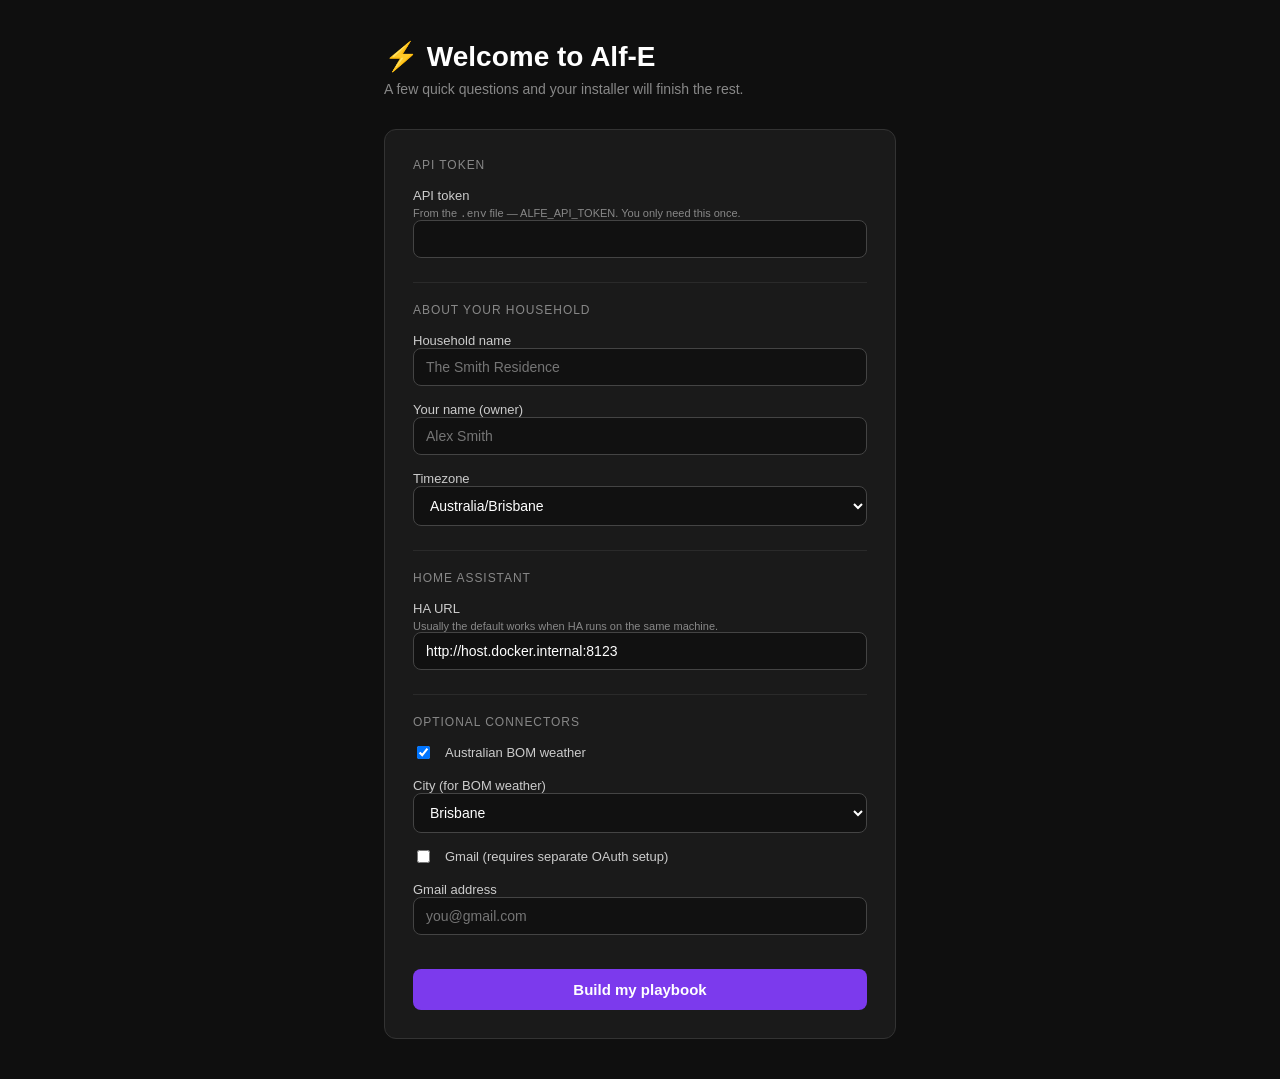
==== static/setup.html @ 7eb155dd "feat: audit log drawer + first-run setup wizard (MED2 + MED3) MED2 — Audit log:   • memory.get_audit" ====
<!DOCTYPE html>
<html lang="en">
<head>
<meta charset="UTF-8" />
<meta name="viewport" content="width=device-width, initial-scale=1.0" />
<title>Alf-E — First-run Setup</title>
<style>
  * { box-sizing: border-box; }
  body { margin:0; font-family:-apple-system,BlinkMacSystemFont,Segoe UI,Roboto,sans-serif;
         background:#0f0f0f; color:#fff; min-height:100vh; }
  .wrap { max-width:560px; margin:0 auto; padding:40px 24px; }
  h1 { font-size:28px; margin:0 0 8px; }
  .sub { color:#888; margin-bottom:32px; font-size:14px; }
  .card { background:#1a1a1a; border:1px solid #333; border-radius:12px; padding:28px; }
  label { display:block; margin:16px 0 6px; font-size:13px; color:#ccc; font-weight:500; }
  .hint { display:block; font-size:11px; color:#888; margin-top:4px; font-weight:400; }
  input, select { width:100%; padding:10px 12px; background:#111; border:1px solid #444;
                  border-radius:8px; color:#fff; font-size:14px; }
  input:focus, select:focus { outline:none; border-color:#7c3aed; }
  .row { display:flex; gap:12px; align-items:center; margin-top:14px; }
  .row input[type=checkbox] { width:auto; }
  .row label { margin:0; cursor:pointer; }
  button { margin-top:28px; width:100%; padding:12px; background:#7c3aed; color:#fff;
           border:none; border-radius:8px; font-size:15px; font-weight:600; cursor:pointer; }
  button:hover { background:#6d28d9; }
  button:disabled { opacity:0.5; cursor:not-allowed; }
  .section { border-top:1px solid #2a2a2a; padding-top:20px; margin-top:24px; }
  .section-title { font-size:12px; color:#888; text-transform:uppercase;
                   letter-spacing:0.08em; margin-bottom:12px; }
  #msg { margin-top:16px; padding:12px; border-radius:8px; display:none; font-size:13px; }
  #msg.ok  { background:#064e3b; color:#a7f3d0; display:block; }
  #msg.err { background:#7f1d1d; color:#fecaca; display:block; }
</style>
</head>
<body>
<div class="wrap">
  <h1>⚡ Welcome to Alf-E</h1>
  <div class="sub">A few quick questions and your installer will finish the rest.</div>

  <div class="card">
    <div class="section-title">API token</div>
    <label>API token
      <span class="hint">From the <code>.env</code> file — ALFE_API_TOKEN. You only need this once.</span>
      <input id="token" type="password" autocomplete="off" />
    </label>

    <div class="section">
      <div class="section-title">About your household</div>
      <label>Household name
        <input id="household_name" placeholder="The Smith Residence" required />
      </label>
      <label>Your name (owner)
        <input id="owner_name" placeholder="Alex Smith" required />
      </label>
      <label>Timezone
        <select id="timezone">
          <option>Australia/Brisbane</option>
          <option>Australia/Sydney</option>
          <option>Australia/Melbourne</option>
          <option>Australia/Adelaide</option>
          <option>Australia/Perth</option>
          <option>Australia/Darwin</option>
          <option>Australia/Hobart</option>
          <option>Pacific/Auckland</option>
          <option>UTC</option>
        </select>
      </label>
    </div>

    <div class="section">
      <div class="section-title">Home Assistant</div>
      <label>HA URL
        <span class="hint">Usually the default works when HA runs on the same machine.</span>
        <input id="ha_url" value="http://host.docker.internal:8123" />
      </label>
    </div>

    <div class="section">
      <div class="section-title">Optional connectors</div>
      <div class="row">
        <input type="checkbox" id="enable_bom" checked />
        <label for="enable_bom">Australian BOM weather</label>
      </div>
      <label>City (for BOM weather)
        <select id="bom_city">
          <option>Brisbane</option><option>Sydney</option><option>Melbourne</option>
          <option>Perth</option><option>Adelaide</option><option>Hobart</option>
          <option>Darwin</option><option>Canberra</option>
          <option>Gold Coast</option><option>Cairns</option>
        </select>
      </label>

      <div class="row">
        <input type="checkbox" id="enable_gmail" />
        <label for="enable_gmail">Gmail (requires separate OAuth setup)</label>
      </div>
      <label>Gmail address
        <input id="gmail_user" type="email" placeholder="you@gmail.com" />
      </label>
    </div>

    <button id="submit">Build my playbook</button>
    <div id="msg"></div>
  </div>
</div>

<script>
const $ = id => document.getElementById(id);

// Pre-fill token from localStorage if already logged in
const existing = localStorage.getItem('alfe_token');
if (existing) $('token').value = existing;

$('submit').addEventListener('click', async () => {
    const token = $('token').value.trim();
    if (!token) { showMsg('err', 'API token is required.'); return; }

    const payload = {
        household_name: $('household_name').value.trim(),
        owner_name:     $('owner_name').value.trim(),
        timezone:       $('timezone').value,
        ha_url:         $('ha_url').value.trim(),
        enable_bom:     $('enable_bom').checked,
        bom_city:       $('bom_city').value,
        enable_gmail:   $('enable_gmail').checked,
        gmail_user:     $('gmail_user').value.trim(),
    };

    if (!payload.household_name || !payload.owner_name) {
        showMsg('err', 'Household name and your name are required.');
        return;
    }

    $('submit').disabled = true;
    $('submit').textContent = 'Writing playbook…';

    try {
        const res = await fetch('/api/setup', {
            method:  'POST',
            headers: { 'Content-Type': 'application/json', 'Authorization': `Bearer ${token}` },
            body:    JSON.stringify(payload),
        });
        const data = await res.json();
        if (res.ok && data.status === 'ok') {
            // Trigger hot reload so the new playbook is live immediately
            await fetch('/api/playbook/reload', {
                method:  'POST',
                headers: { 'Authorization': `Bearer ${token}` },
            });
            localStorage.setItem('alfe_token', token);
            showMsg('ok', '✓ Playbook written and loaded. Redirecting to Alf-E…');
            setTimeout(() => { window.location.href = '/'; }, 1500);
        } else {
            showMsg('err', data.message || 'Setup failed.');
            $('submit').disabled = false;
            $('submit').textContent = 'Build my playbook';
        }
    } catch (e) {
        showMsg('err', `Network error: ${e.message}`);
        $('submit').disabled = false;
        $('submit').textContent = 'Build my playbook';
    }
});

function showMsg(kind, text) {
    const m = $('msg');
    m.className = kind;
    m.textContent = text;
}
</script>
</body>
</html>
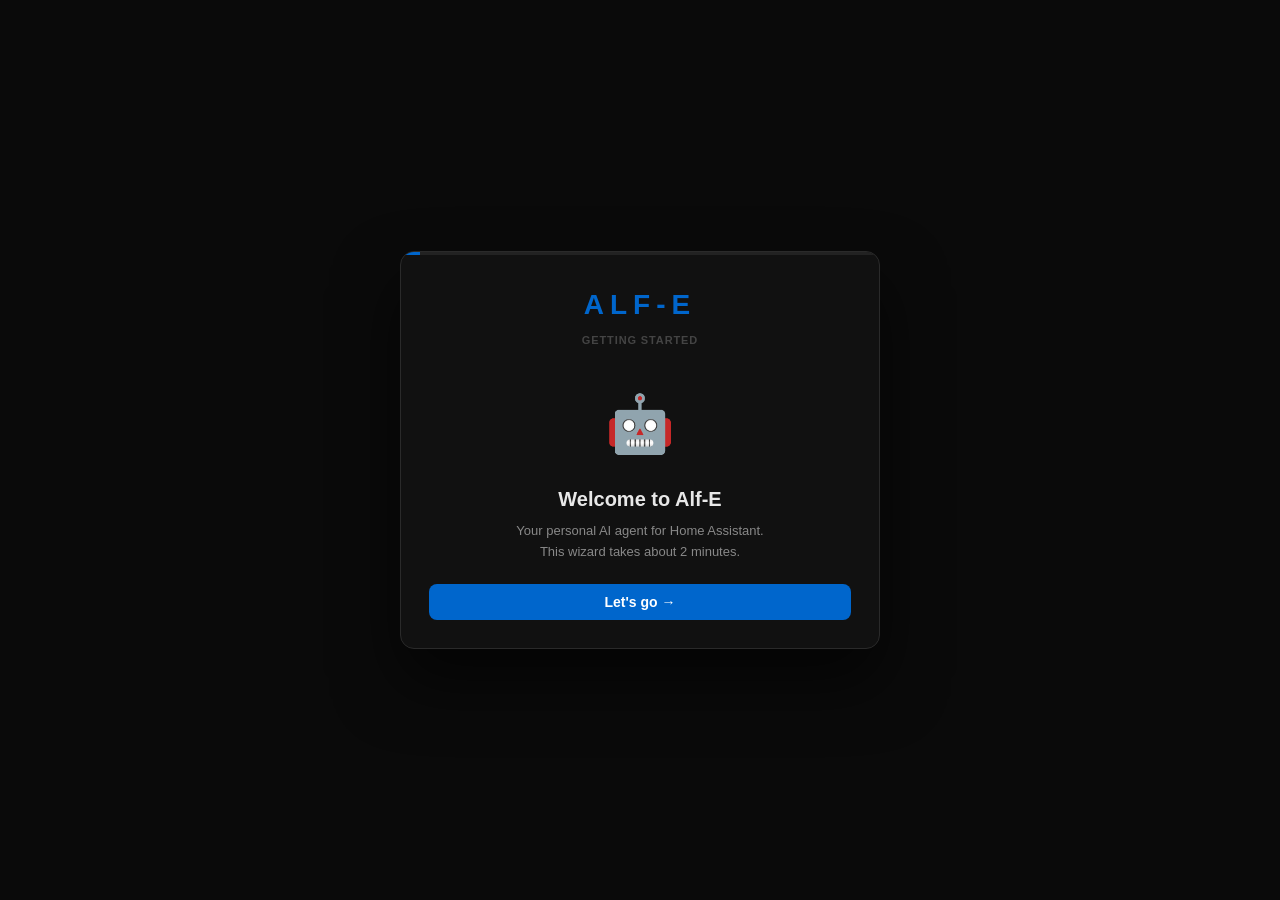
==== commit 788e0823: "feat: setup wizard, auto-update, install script + license Setup wizard (static/setup.html): - Full 5" ====
--- a/static/setup.html
+++ b/static/setup.html
@@ -1,172 +1,676 @@
 <!DOCTYPE html>
 <html lang="en">
 <head>
-<meta charset="UTF-8" />
-<meta name="viewport" content="width=device-width, initial-scale=1.0" />
-<title>Alf-E — First-run Setup</title>
-<style>
-  * { box-sizing: border-box; }
-  body { margin:0; font-family:-apple-system,BlinkMacSystemFont,Segoe UI,Roboto,sans-serif;
-         background:#0f0f0f; color:#fff; min-height:100vh; }
-  .wrap { max-width:560px; margin:0 auto; padding:40px 24px; }
-  h1 { font-size:28px; margin:0 0 8px; }
-  .sub { color:#888; margin-bottom:32px; font-size:14px; }
-  .card { background:#1a1a1a; border:1px solid #333; border-radius:12px; padding:28px; }
-  label { display:block; margin:16px 0 6px; font-size:13px; color:#ccc; font-weight:500; }
-  .hint { display:block; font-size:11px; color:#888; margin-top:4px; font-weight:400; }
-  input, select { width:100%; padding:10px 12px; background:#111; border:1px solid #444;
-                  border-radius:8px; color:#fff; font-size:14px; }
-  input:focus, select:focus { outline:none; border-color:#7c3aed; }
-  .row { display:flex; gap:12px; align-items:center; margin-top:14px; }
-  .row input[type=checkbox] { width:auto; }
-  .row label { margin:0; cursor:pointer; }
-  button { margin-top:28px; width:100%; padding:12px; background:#7c3aed; color:#fff;
-           border:none; border-radius:8px; font-size:15px; font-weight:600; cursor:pointer; }
-  button:hover { background:#6d28d9; }
-  button:disabled { opacity:0.5; cursor:not-allowed; }
-  .section { border-top:1px solid #2a2a2a; padding-top:20px; margin-top:24px; }
-  .section-title { font-size:12px; color:#888; text-transform:uppercase;
-                   letter-spacing:0.08em; margin-bottom:12px; }
-  #msg { margin-top:16px; padding:12px; border-radius:8px; display:none; font-size:13px; }
-  #msg.ok  { background:#064e3b; color:#a7f3d0; display:block; }
-  #msg.err { background:#7f1d1d; color:#fecaca; display:block; }
-</style>
+    <meta charset="UTF-8">
+    <meta name="viewport" content="width=device-width, initial-scale=1.0">
+    <meta name="apple-mobile-web-app-capable" content="yes">
+    <title>Alf-E Setup</title>
+    <style>
+        :root {
+            --bg:           #0a0a0a;
+            --surface:      #111111;
+            --surface2:     #181818;
+            --surface3:     #222222;
+            --border:       #2a2a2a;
+            --accent:       #0066CC;
+            --accent-hover: #0055aa;
+            --text:         #e8e8e8;
+            --text-muted:   #888888;
+            --text-dim:     #444444;
+            --success:      #22c55e;
+            --warning:      #f59e0b;
+            --error:        #ef4444;
+            --radius:       14px;
+            --radius-sm:    8px;
+            --font:         -apple-system, BlinkMacSystemFont, 'Segoe UI', Helvetica, Arial, sans-serif;
+        }
+        *, *::before, *::after { box-sizing: border-box; margin: 0; padding: 0; }
+        html, body {
+            height: 100%;
+            font-family: var(--font);
+            background: var(--bg);
+            color: var(--text);
+            font-size: 15px;
+            line-height: 1.55;
+            -webkit-font-smoothing: antialiased;
+        }
+        body {
+            display: flex;
+            align-items: center;
+            justify-content: center;
+            padding: 20px;
+            min-height: 100vh;
+        }
+
+        /* ── Card ── */
+        .card {
+            background: var(--surface);
+            border: 1px solid var(--border);
+            border-radius: var(--radius);
+            width: 100%;
+            max-width: 480px;
+            box-shadow: 0 32px 64px rgba(0,0,0,0.6);
+            overflow: hidden;
+        }
+
+        /* ── Progress bar ── */
+        .progress-bar { height: 3px; background: var(--surface3); }
+        .progress-fill {
+            height: 100%;
+            background: var(--accent);
+            transition: width 0.4s ease;
+        }
+
+        /* ── Header ── */
+        .card-header {
+            padding: 28px 28px 0;
+            text-align: center;
+        }
+        .logo {
+            font-size: 28px;
+            font-weight: 900;
+            letter-spacing: 6px;
+            color: var(--accent);
+            margin-bottom: 6px;
+        }
+        .step-label {
+            font-size: 11px;
+            font-weight: 600;
+            letter-spacing: 0.08em;
+            text-transform: uppercase;
+            color: var(--text-dim);
+        }
+
+        /* ── Step content ── */
+        .step { display: none; padding: 24px 28px 28px; }
+        .step.active { display: block; }
+        .step-title { font-size: 20px; font-weight: 700; margin-bottom: 6px; }
+        .step-desc {
+            font-size: 13px;
+            color: var(--text-muted);
+            margin-bottom: 22px;
+            line-height: 1.6;
+        }
+
+        /* ── Form fields ── */
+        .field { margin-bottom: 16px; }
+        .field label {
+            display: block;
+            font-size: 11px;
+            font-weight: 700;
+            letter-spacing: 0.06em;
+            text-transform: uppercase;
+            color: var(--text-dim);
+            margin-bottom: 6px;
+        }
+        .field input,
+        .field select {
+            width: 100%;
+            background: var(--surface2);
+            border: 1px solid var(--border);
+            border-radius: var(--radius-sm);
+            color: var(--text);
+            font-family: var(--font);
+            font-size: 14px;
+            padding: 10px 12px;
+            outline: none;
+            transition: border-color 0.15s;
+        }
+        .field input:focus, .field select:focus { border-color: var(--accent); }
+        .field input.error  { border-color: var(--error); }
+        .field input.valid  { border-color: var(--success); }
+        .field select option { background: var(--surface2); }
+        .field-hint { font-size: 11px; color: var(--text-dim); margin-top: 4px; }
+        .field-hint a { color: var(--accent); text-decoration: none; }
+        .field-hint a:hover { text-decoration: underline; }
+
+        /* ── Toggle row ── */
+        .toggle-row {
+            display: flex;
+            align-items: center;
+            gap: 10px;
+            padding: 14px 0;
+            border-bottom: 1px solid var(--border);
+            cursor: pointer;
+            user-select: none;
+        }
+        .toggle-row:last-of-type { border-bottom: none; }
+        .toggle-label { flex: 1; }
+        .toggle-label strong { display: block; font-size: 14px; font-weight: 600; }
+        .toggle-label span { font-size: 12px; color: var(--text-muted); }
+        .toggle {
+            width: 38px; height: 22px;
+            background: var(--surface3);
+            border-radius: 11px;
+            border: none;
+            cursor: pointer;
+            position: relative;
+            flex-shrink: 0;
+            transition: background 0.2s;
+        }
+        .toggle::after {
+            content: '';
+            position: absolute;
+            top: 3px; left: 3px;
+            width: 16px; height: 16px;
+            background: var(--text-muted);
+            border-radius: 50%;
+            transition: left 0.2s, background 0.2s;
+        }
+        .toggle.on { background: var(--accent); }
+        .toggle.on::after { left: 19px; background: #fff; }
+
+        /* ── Info box ── */
+        .info-box {
+            background: rgba(0,102,204,0.1);
+            border: 1px solid rgba(0,102,204,0.25);
+            border-radius: var(--radius-sm);
+            padding: 12px 14px;
+            font-size: 13px;
+            color: var(--text-muted);
+            margin-bottom: 18px;
+            line-height: 1.6;
+        }
+        .info-box strong { color: var(--text); }
+
+        /* ── Messages ── */
+        .msg {
+            border-radius: var(--radius-sm);
+            padding: 10px 14px;
+            font-size: 13px;
+            margin-bottom: 0;
+            display: none;
+        }
+        .msg.error   { background: rgba(239,68,68,0.1); border: 1px solid rgba(239,68,68,0.3); color: var(--error); display: block; }
+        .msg.success { background: rgba(34,197,94,0.1); border: 1px solid rgba(34,197,94,0.3); color: var(--success); display: block; }
+        .msg.info    { background: rgba(0,102,204,0.08); border: 1px solid rgba(0,102,204,0.2); color: var(--text-muted); display: block; }
+
+        /* ── Buttons ── */
+        .btn-row { display: flex; gap: 10px; margin-top: 22px; }
+        .btn-back {
+            background: none;
+            border: 1px solid var(--border);
+            border-radius: var(--radius-sm);
+            color: var(--text-muted);
+            font-size: 14px;
+            font-weight: 500;
+            padding: 10px 18px;
+            cursor: pointer;
+            transition: border-color 0.15s, color 0.15s;
+        }
+        .btn-back:hover { border-color: var(--text-muted); color: var(--text); }
+        .btn-next {
+            flex: 1;
+            background: var(--accent);
+            border: none;
+            border-radius: var(--radius-sm);
+            color: #fff;
+            font-size: 14px;
+            font-weight: 700;
+            padding: 10px 18px;
+            cursor: pointer;
+            transition: background 0.15s;
+        }
+        .btn-next:hover    { background: var(--accent-hover); }
+        .btn-next:disabled { opacity: 0.4; cursor: not-allowed; }
+
+        /* ── Validate row ── */
+        .validate-row { display: flex; gap: 8px; }
+        .validate-row input { flex: 1; }
+        .btn-validate {
+            background: var(--surface3);
+            border: 1px solid var(--border);
+            border-radius: var(--radius-sm);
+            color: var(--text-muted);
+            font-size: 13px;
+            font-weight: 600;
+            padding: 0 14px;
+            cursor: pointer;
+            white-space: nowrap;
+            transition: border-color 0.15s, color 0.15s;
+            flex-shrink: 0;
+        }
+        .btn-validate:hover { border-color: var(--accent); color: var(--accent); }
+
+        /* ── Welcome ── */
+        .welcome-icon { font-size: 56px; text-align: center; margin: 8px 0 16px; }
+
+        /* ── Finish ── */
+        .spinner {
+            width: 48px; height: 48px;
+            border: 3px solid var(--surface3);
+            border-top-color: var(--accent);
+            border-radius: 50%;
+            animation: spin 0.8s linear infinite;
+            margin: 20px auto 16px;
+        }
+        @keyframes spin { to { transform: rotate(360deg); } }
+        .finish-msg { text-align: center; color: var(--text-muted); font-size: 14px; }
+        .finish-check { font-size: 56px; text-align: center; margin: 12px 0; display: none; }
+    </style>
 </head>
 <body>
-<div class="wrap">
-  <h1>⚡ Welcome to Alf-E</h1>
-  <div class="sub">A few quick questions and your installer will finish the rest.</div>
-
-  <div class="card">
-    <div class="section-title">API token</div>
-    <label>API token
-      <span class="hint">From the <code>.env</code> file — ALFE_API_TOKEN. You only need this once.</span>
-      <input id="token" type="password" autocomplete="off" />
-    </label>
-
-    <div class="section">
-      <div class="section-title">About your household</div>
-      <label>Household name
-        <input id="household_name" placeholder="The Smith Residence" required />
-      </label>
-      <label>Your name (owner)
-        <input id="owner_name" placeholder="Alex Smith" required />
-      </label>
-      <label>Timezone
-        <select id="timezone">
-          <option>Australia/Brisbane</option>
-          <option>Australia/Sydney</option>
-          <option>Australia/Melbourne</option>
-          <option>Australia/Adelaide</option>
-          <option>Australia/Perth</option>
-          <option>Australia/Darwin</option>
-          <option>Australia/Hobart</option>
-          <option>Pacific/Auckland</option>
-          <option>UTC</option>
-        </select>
-      </label>
-    </div>
-
-    <div class="section">
-      <div class="section-title">Home Assistant</div>
-      <label>HA URL
-        <span class="hint">Usually the default works when HA runs on the same machine.</span>
-        <input id="ha_url" value="http://host.docker.internal:8123" />
-      </label>
-    </div>
-
-    <div class="section">
-      <div class="section-title">Optional connectors</div>
-      <div class="row">
-        <input type="checkbox" id="enable_bom" checked />
-        <label for="enable_bom">Australian BOM weather</label>
-      </div>
-      <label>City (for BOM weather)
-        <select id="bom_city">
-          <option>Brisbane</option><option>Sydney</option><option>Melbourne</option>
-          <option>Perth</option><option>Adelaide</option><option>Hobart</option>
-          <option>Darwin</option><option>Canberra</option>
-          <option>Gold Coast</option><option>Cairns</option>
-        </select>
-      </label>
-
-      <div class="row">
-        <input type="checkbox" id="enable_gmail" />
-        <label for="enable_gmail">Gmail (requires separate OAuth setup)</label>
-      </div>
-      <label>Gmail address
-        <input id="gmail_user" type="email" placeholder="you@gmail.com" />
-      </label>
-    </div>
-
-    <button id="submit">Build my playbook</button>
-    <div id="msg"></div>
-  </div>
+<div class="card">
+    <div class="progress-bar">
+        <div class="progress-fill" id="progress" style="width:0%"></div>
+    </div>
+
+    <div class="card-header">
+        <div class="logo">ALF-E</div>
+        <div class="step-label" id="step-label">Getting started</div>
+    </div>
+
+    <!-- Step 0: Welcome -->
+    <div class="step active" id="step-0">
+        <div class="welcome-icon">🤖</div>
+        <div class="step-title" style="text-align:center">Welcome to Alf-E</div>
+        <div class="step-desc" style="text-align:center">
+            Your personal AI agent for Home Assistant.<br>
+            This wizard takes about 2 minutes.
+        </div>
+        <div class="btn-row">
+            <button class="btn-next" onclick="next()">Let's go →</button>
+        </div>
+    </div>
+
+    <!-- Step 1: About you -->
+    <div class="step" id="step-1">
+        <div class="step-title">About your home</div>
+        <div class="step-desc">Alf-E uses these to personalise how it talks to you.</div>
+
+        <div class="field">
+            <label>Your name</label>
+            <input id="owner_name" type="text" placeholder="e.g. John" autocomplete="given-name">
+        </div>
+        <div class="field">
+            <label>Household name</label>
+            <input id="household_name" type="text" placeholder="e.g. The Smith House" autocomplete="off">
+        </div>
+        <div class="field">
+            <label>Timezone</label>
+            <select id="timezone">
+                <optgroup label="Australia">
+                    <option value="Australia/Brisbane">Brisbane / QLD</option>
+                    <option value="Australia/Sydney">Sydney / NSW / ACT</option>
+                    <option value="Australia/Melbourne">Melbourne / VIC / TAS</option>
+                    <option value="Australia/Adelaide">Adelaide / SA</option>
+                    <option value="Australia/Perth">Perth / WA</option>
+                    <option value="Australia/Darwin">Darwin / NT</option>
+                </optgroup>
+                <optgroup label="New Zealand">
+                    <option value="Pacific/Auckland">Auckland / Wellington</option>
+                </optgroup>
+                <optgroup label="UK &amp; Europe">
+                    <option value="Europe/London">London</option>
+                    <option value="Europe/Paris">Paris / Berlin / Rome</option>
+                </optgroup>
+                <optgroup label="North America">
+                    <option value="America/New_York">New York (EST)</option>
+                    <option value="America/Chicago">Chicago (CST)</option>
+                    <option value="America/Denver">Denver (MST)</option>
+                    <option value="America/Los_Angeles">Los Angeles (PST)</option>
+                    <option value="America/Vancouver">Vancouver</option>
+                    <option value="America/Toronto">Toronto</option>
+                </optgroup>
+                <optgroup label="Asia">
+                    <option value="Asia/Singapore">Singapore</option>
+                    <option value="Asia/Tokyo">Tokyo</option>
+                    <option value="Asia/Dubai">Dubai</option>
+                </optgroup>
+                <optgroup label="Other">
+                    <option value="UTC">UTC</option>
+                </optgroup>
+            </select>
+        </div>
+
+        <div id="msg-1" class="msg"></div>
+        <div class="btn-row">
+            <button class="btn-back" onclick="back()">Back</button>
+            <button class="btn-next" onclick="validateStep1()">Next →</button>
+        </div>
+    </div>
+
+    <!-- Step 2: API Key (skipped in add-on mode) -->
+    <div class="step" id="step-2">
+        <div class="step-title">Anthropic API key</div>
+        <div class="step-desc">
+            Alf-E uses Claude to think. Typical household usage is
+            <strong style="color:var(--text)">$1–5 USD / month</strong>.
+        </div>
+
+        <div class="field">
+            <label>API Key</label>
+            <div class="validate-row">
+                <input id="anthropic_api_key" type="password" placeholder="sk-ant-api03-…" autocomplete="off">
+                <button class="btn-validate" onclick="validateApiKey()">Test</button>
+            </div>
+            <div class="field-hint">
+                Get one free at <a href="https://console.anthropic.com" target="_blank">console.anthropic.com</a>
+            </div>
+        </div>
+
+        <div id="msg-2" class="msg"></div>
+        <div class="btn-row">
+            <button class="btn-back" onclick="back()">Back</button>
+            <button class="btn-next" onclick="validateStep2()">Next →</button>
+        </div>
+    </div>
+
+    <!-- Step 3: Home Assistant -->
+    <div class="step" id="step-3">
+        <div class="step-title">Home Assistant</div>
+        <div class="step-desc">How Alf-E connects to your home.</div>
+
+        <div id="ha-addon-box" class="info-box" style="display:none">
+            <strong>Running as HA add-on ✓</strong><br>
+            Alf-E is already connected to your Home Assistant — no URL or token needed.
+        </div>
+
+        <div id="ha-manual-fields">
+            <div class="field">
+                <label>HA URL</label>
+                <input id="ha_url" type="text" placeholder="http://homeassistant.local:8123" value="http://homeassistant.local:8123" autocomplete="off">
+            </div>
+            <div class="field">
+                <label>Long-lived access token</label>
+                <div class="validate-row">
+                    <input id="ha_token" type="password" placeholder="eyJhbGci…" autocomplete="off">
+                    <button class="btn-validate" onclick="validateHa()">Test</button>
+                </div>
+                <div class="field-hint">
+                    HA → Profile → Security → Long-lived access tokens → Create token
+                </div>
+            </div>
+        </div>
+
+        <div id="msg-3" class="msg"></div>
+        <div class="btn-row">
+            <button class="btn-back" onclick="back()">Back</button>
+            <button class="btn-next" onclick="validateStep3()">Next →</button>
+        </div>
+    </div>
+
+    <!-- Step 4: Extras -->
+    <div class="step" id="step-4">
+        <div class="step-title">Add-ons</div>
+        <div class="step-desc">Optional extras — you can enable these later by asking Alf-E.</div>
+
+        <div class="toggle-row" onclick="toggleExtra('weather')">
+            <div class="toggle-label">
+                <strong>☀️ Weather</strong>
+                <span>Daily forecasts and conditions</span>
+            </div>
+            <button class="toggle" id="toggle-weather"></button>
+        </div>
+        <div id="weather-fields" style="display:none; padding: 10px 0 2px">
+            <div class="field">
+                <label>Your city</label>
+                <input id="bom_city" type="text" placeholder="e.g. Brisbane" value="Brisbane">
+            </div>
+        </div>
+
+        <div class="toggle-row" onclick="toggleExtra('gmail')">
+            <div class="toggle-label">
+                <strong>✉️ Gmail</strong>
+                <span>Read and summarise your emails</span>
+            </div>
+            <button class="toggle" id="toggle-gmail"></button>
+        </div>
+        <div id="gmail-fields" style="display:none; padding: 10px 0 2px">
+            <div class="field">
+                <label>Gmail address</label>
+                <input id="gmail_user" type="email" placeholder="you@gmail.com" autocomplete="email">
+                <div class="field-hint">You'll authorise access after setup completes.</div>
+            </div>
+        </div>
+
+        <div class="btn-row" style="margin-top:20px">
+            <button class="btn-back" onclick="back()">Back</button>
+            <button class="btn-next" onclick="next()">Finish setup →</button>
+        </div>
+    </div>
+
+    <!-- Step 5: Finishing -->
+    <div class="step" id="step-5">
+        <div class="step-title" style="text-align:center">Setting up Alf-E…</div>
+        <div class="spinner" id="setup-spinner"></div>
+        <div class="finish-check" id="finish-check">✅</div>
+        <div class="finish-msg" id="finish-msg">Writing your configuration — just a moment.</div>
+        <div id="msg-5" class="msg" style="margin-top:14px"></div>
+    </div>
 </div>
 
 <script>
-const $ = id => document.getElementById(id);
-
-// Pre-fill token from localStorage if already logged in
-const existing = localStorage.getItem('alfe_token');
-if (existing) $('token').value = existing;
-
-$('submit').addEventListener('click', async () => {
-    const token = $('token').value.trim();
-    if (!token) { showMsg('err', 'API token is required.'); return; }
-
-    const payload = {
-        household_name: $('household_name').value.trim(),
-        owner_name:     $('owner_name').value.trim(),
-        timezone:       $('timezone').value,
-        ha_url:         $('ha_url').value.trim(),
-        enable_bom:     $('enable_bom').checked,
-        bom_city:       $('bom_city').value,
-        enable_gmail:   $('enable_gmail').checked,
-        gmail_user:     $('gmail_user').value.trim(),
-    };
-
-    if (!payload.household_name || !payload.owner_name) {
-        showMsg('err', 'Household name and your name are required.');
+'use strict';
+
+const state = {
+    step:        0,
+    totalSteps:  5,
+    isAddon:     false,
+    apiKeyValid: false,
+    haValid:     false,
+    extras:      { weather: false, gmail: false },
+};
+
+const STEP_LABELS = [
+    'Getting started',
+    'Step 1 of 4 — Your home',
+    'Step 2 of 4 — API key',
+    'Step 3 of 4 — Home Assistant',
+    'Step 4 of 4 — Add-ons',
+    'Finishing up…',
+];
+
+async function init() {
+    // Redirect if already set up
+    try {
+        const r = await fetch('/api/setup/status');
+        if (r.ok) {
+            const d = await r.json();
+            if (d.setup_complete) { window.location.href = '/'; return; }
+        }
+    } catch {}
+
+    // Detect add-on mode and pre-set API key
+    try {
+        const r = await fetch('/api/setup/info');
+        if (r.ok) {
+            const d = await r.json();
+            state.isAddon     = d.is_addon || false;
+            state.apiKeyValid = d.anthropic_key_set || false;
+            if (state.isAddon) {
+                document.getElementById('ha-addon-box').style.display = 'block';
+                document.getElementById('ha-manual-fields').style.display = 'none';
+                state.haValid = true;
+            }
+        }
+    } catch {}
+
+    renderStep();
+}
+
+function renderStep() {
+    document.querySelectorAll('.step').forEach(el => el.classList.remove('active'));
+    const stepEl = document.getElementById(`step-${state.step}`);
+    if (stepEl) stepEl.classList.add('active');
+    document.getElementById('step-label').textContent = STEP_LABELS[state.step] || '';
+
+    const effStep  = (state.isAddon && state.step >= 3) ? state.step - 1 : state.step;
+    const effTotal = state.isAddon ? 4 : 5;
+    const pct = state.step === 0 ? 4 : Math.round((effStep / effTotal) * 100);
+    document.getElementById('progress').style.width = pct + '%';
+    window.scrollTo(0, 0);
+}
+
+function next() {
+    // Skip API key step in add-on mode (key set by bashio)
+    if (state.step === 1 && state.isAddon && state.apiKeyValid) {
+        state.step = 3;
+    } else {
+        state.step = Math.min(state.step + 1, state.totalSteps);
+    }
+    renderStep();
+    if (state.step === state.totalSteps) runSetup();
+}
+
+function back() {
+    if (state.step === 3 && state.isAddon && state.apiKeyValid) {
+        state.step = 1;
+    } else {
+        state.step = Math.max(state.step - 1, 0);
+    }
+    renderStep();
+}
+
+function showMsg(n, text, type) {
+    const el = document.getElementById(`msg-${n}`);
+    if (!el) return;
+    el.textContent = text;
+    el.className = `msg ${type}`;
+}
+function clearMsg(n) {
+    const el = document.getElementById(`msg-${n}`);
+    if (el) { el.textContent = ''; el.className = 'msg'; }
+}
+
+function validateStep1() {
+    const name = document.getElementById('owner_name').value.trim();
+    const hh   = document.getElementById('household_name').value.trim();
+    if (!name) { showMsg(1, 'Please enter your name.', 'error'); return; }
+    if (!hh)   { showMsg(1, 'Please enter a household name.', 'error'); return; }
+    clearMsg(1);
+    next();
+}
+
+async function validateApiKey() {
+    const key = document.getElementById('anthropic_api_key').value.trim();
+    const inp = document.getElementById('anthropic_api_key');
+    clearMsg(2);
+    if (!key.startsWith('sk-ant-')) {
+        inp.classList.add('error');
+        showMsg(2, 'Key should start with sk-ant-', 'error');
         return;
     }
-
-    $('submit').disabled = true;
-    $('submit').textContent = 'Writing playbook…';
-
+    showMsg(2, 'Testing key…', 'info');
     try {
-        const res = await fetch('/api/setup', {
+        const r = await fetch('/api/setup/validate-key', {
+            method: 'POST',
+            headers: { 'Content-Type': 'application/json' },
+            body: JSON.stringify({ anthropic_api_key: key }),
+        });
+        const d = await r.json();
+        if (d.valid) {
+            inp.classList.remove('error'); inp.classList.add('valid');
+            state.apiKeyValid = true;
+            showMsg(2, '✓ Key is valid.', 'success');
+        } else {
+            inp.classList.add('error');
+            showMsg(2, d.error || 'Invalid key — check and try again.', 'error');
+        }
+    } catch {
+        showMsg(2, 'Could not reach server.', 'error');
+    }
+}
+
+function validateStep2() {
+    const key = document.getElementById('anthropic_api_key').value.trim();
+    if (!key) { showMsg(2, 'Please enter your Anthropic API key.', 'error'); return; }
+    clearMsg(2);
+    next();
+}
+
+async function validateHa() {
+    const url   = document.getElementById('ha_url').value.trim();
+    const token = document.getElementById('ha_token').value.trim();
+    clearMsg(3);
+    if (!url || !token) { showMsg(3, 'Please enter both URL and token.', 'error'); return; }
+    showMsg(3, 'Testing connection…', 'info');
+    try {
+        const r = await fetch('/api/setup/validate-ha', {
+            method: 'POST',
+            headers: { 'Content-Type': 'application/json' },
+            body: JSON.stringify({ ha_url: url, ha_token: token }),
+        });
+        const d = await r.json();
+        if (d.valid) {
+            state.haValid = true;
+            showMsg(3, `✓ Connected to ${d.ha_name || 'Home Assistant'}.`, 'success');
+        } else {
+            showMsg(3, d.error || 'Could not connect — check URL and token.', 'error');
+        }
+    } catch {
+        showMsg(3, 'Connection test failed.', 'error');
+    }
+}
+
+function validateStep3() {
+    if (state.isAddon) { next(); return; }
+    const url   = document.getElementById('ha_url').value.trim();
+    const token = document.getElementById('ha_token').value.trim();
+    if (!url)   { showMsg(3, 'Please enter your HA URL.', 'error'); return; }
+    if (!token) { showMsg(3, 'Please enter your HA access token.', 'error'); return; }
+    clearMsg(3);
+    next();
+}
+
+function toggleExtra(name) {
+    state.extras[name] = !state.extras[name];
+    document.getElementById(`toggle-${name}`).classList.toggle('on', state.extras[name]);
+    const fields = document.getElementById(`${name}-fields`);
+    if (fields) fields.style.display = state.extras[name] ? 'block' : 'none';
+}
+
+async function runSetup() {
+    const spinner = document.getElementById('setup-spinner');
+    const check   = document.getElementById('finish-check');
+    const msg     = document.getElementById('finish-msg');
+    spinner.style.display = 'block';
+    check.style.display   = 'none';
+    clearMsg(5);
+
+    const payload = {
+        owner_name:        (document.getElementById('owner_name')?.value     || '').trim(),
+        household_name:    (document.getElementById('household_name')?.value || '').trim(),
+        timezone:           document.getElementById('timezone')?.value        || 'Australia/Brisbane',
+        ha_url:            (document.getElementById('ha_url')?.value         || 'http://homeassistant:8123').trim(),
+        ha_token:          (document.getElementById('ha_token')?.value       || '').trim(),
+        anthropic_api_key: (document.getElementById('anthropic_api_key')?.value || '').trim(),
+        enable_bom:         state.extras.weather,
+        bom_city:          (document.getElementById('bom_city')?.value       || 'Brisbane').trim(),
+        enable_gmail:       state.extras.gmail,
+        gmail_user:        (document.getElementById('gmail_user')?.value     || '').trim(),
+    };
+
+    try {
+        msg.textContent = 'Writing configuration…';
+        const r = await fetch('/api/setup', {
             method:  'POST',
-            headers: { 'Content-Type': 'application/json', 'Authorization': `Bearer ${token}` },
+            headers: { 'Content-Type': 'application/json' },
             body:    JSON.stringify(payload),
         });
-        const data = await res.json();
-        if (res.ok && data.status === 'ok') {
-            // Trigger hot reload so the new playbook is live immediately
-            await fetch('/api/playbook/reload', {
-                method:  'POST',
-                headers: { 'Authorization': `Bearer ${token}` },
-            });
-            localStorage.setItem('alfe_token', token);
-            showMsg('ok', '✓ Playbook written and loaded. Redirecting to Alf-E…');
-            setTimeout(() => { window.location.href = '/'; }, 1500);
-        } else {
-            showMsg('err', data.message || 'Setup failed.');
-            $('submit').disabled = false;
-            $('submit').textContent = 'Build my playbook';
-        }
-    } catch (e) {
-        showMsg('err', `Network error: ${e.message}`);
-        $('submit').disabled = false;
-        $('submit').textContent = 'Build my playbook';
+        const d = await r.json();
+        if (!r.ok) throw new Error(d.detail || d.message || 'Setup failed');
+
+        msg.textContent = 'Reloading Alf-E…';
+        try { await fetch('/api/playbook/reload', { method: 'POST' }); } catch {}
+
+        spinner.style.display = 'none';
+        check.style.display   = 'block';
+        msg.textContent       = 'All done! Taking you to Alf-E…';
+        setTimeout(() => { window.location.href = '/'; }, 1800);
+
+    } catch (err) {
+        spinner.style.display = 'none';
+        showMsg(5, `Setup failed: ${err.message}`, 'error');
+        const btnRow = document.createElement('div');
+        btnRow.className = 'btn-row';
+        btnRow.style.marginTop = '16px';
+        btnRow.innerHTML = '<button class="btn-back" style="flex:1" onclick="state.step=4;renderStep()">← Go back</button>';
+        document.getElementById('step-5').appendChild(btnRow);
     }
-});
-
-function showMsg(kind, text) {
-    const m = $('msg');
-    m.className = kind;
-    m.textContent = text;
-}
+}
+
+document.addEventListener('DOMContentLoaded', init);
 </script>
 </body>
 </html>
